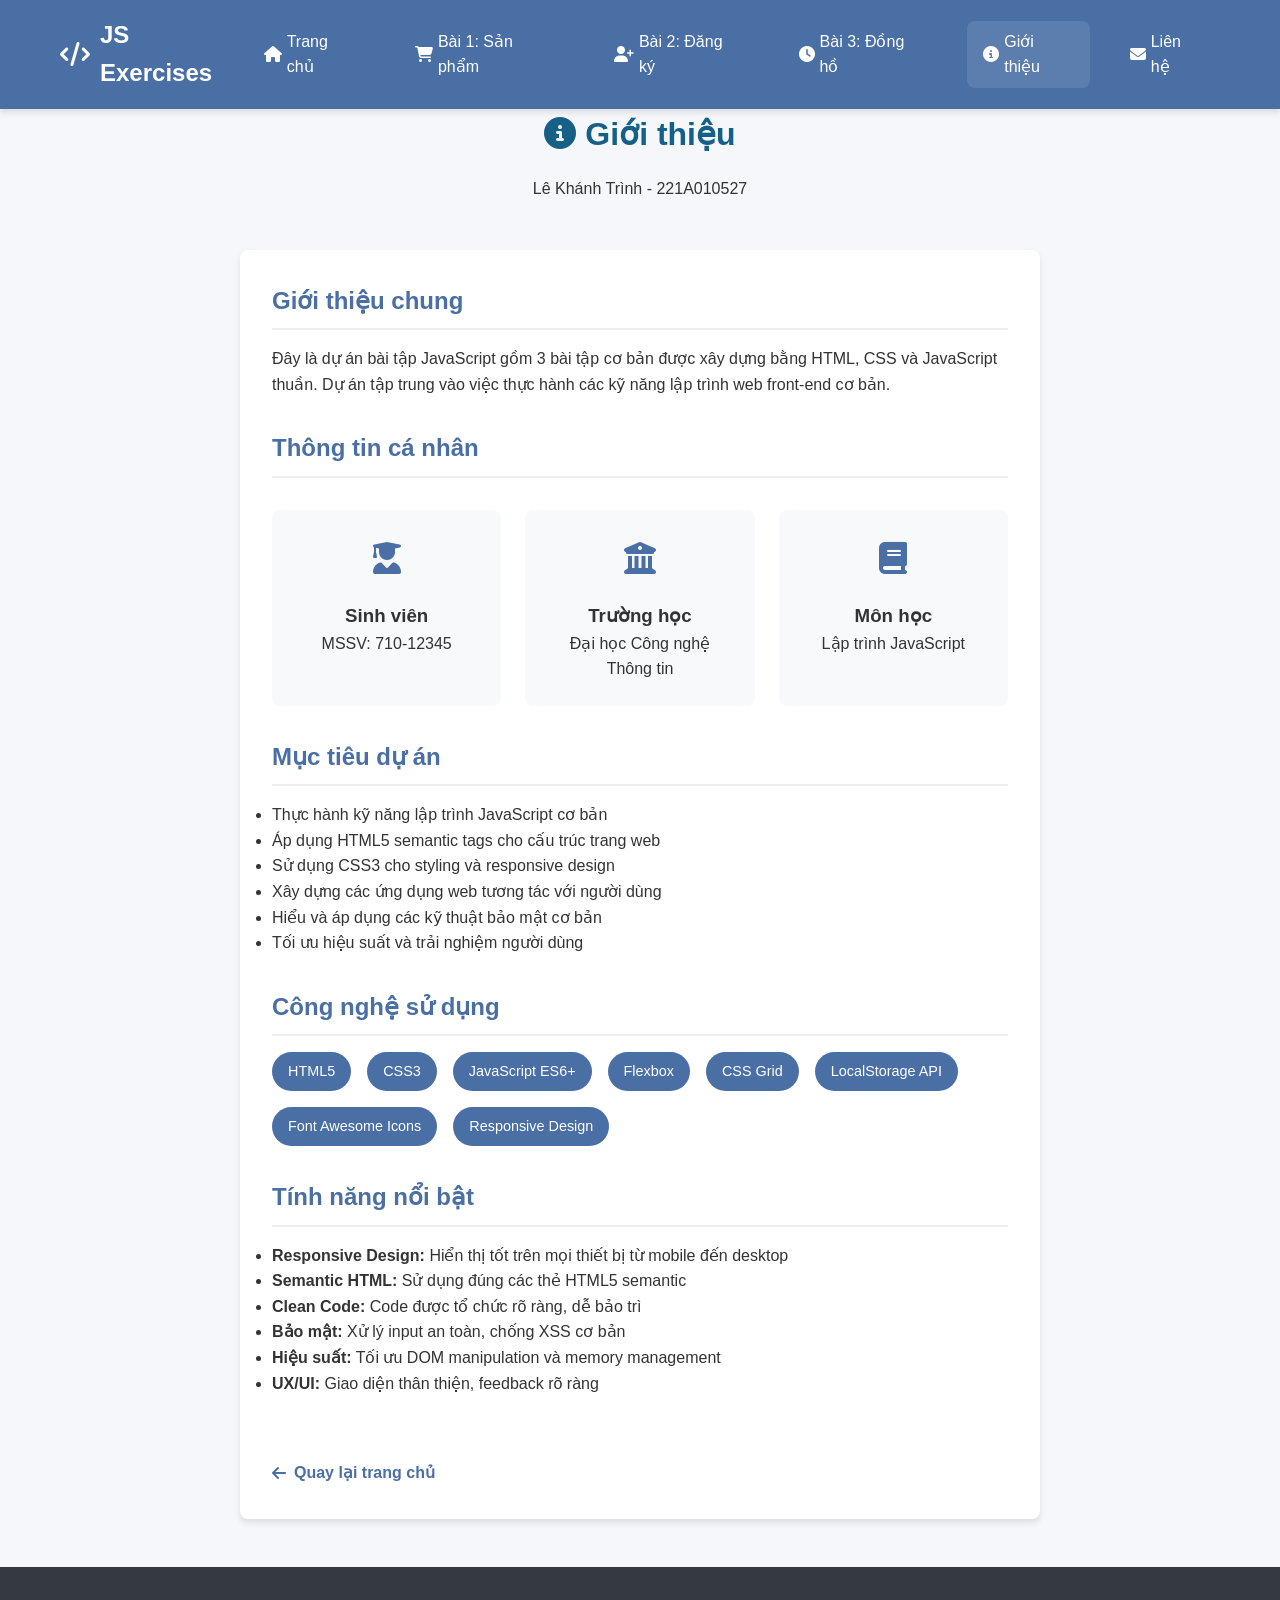
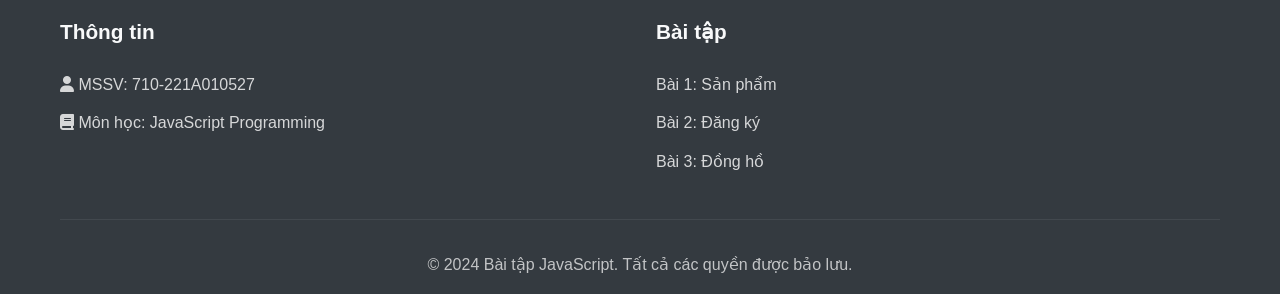
==== about.html @ b4bd9459 "first commit" ====
<!DOCTYPE html>
<html lang="vi">

<head>
    <meta charset="UTF-8">
    <meta name="viewport" content="width=device-width, initial-scale=1.0">
    <title>Giới thiệu - Bài tập JavaScript</title>
    <link rel="stylesheet" href="css/style.css">
    <link rel="stylesheet" href="https://cdnjs.cloudflare.com/ajax/libs/font-awesome/6.4.0/css/all.min.css">
    <style>
        .about-container {
            max-width: 800px;
            margin: 0 auto;
        }

        .about-header {
            text-align: center;
            margin-bottom: 3rem;
        }

        .about-header h1 {
            color: var(--secondary-color);
            margin-bottom: 1rem;
        }

        .about-content {
            background: white;
            padding: 2rem;
            border-radius: var(--border-radius);
            box-shadow: var(--box-shadow);
            margin-bottom: 2rem;
        }

        .about-section {
            margin-bottom: 2rem;
        }

        .about-section h2 {
            color: var(--primary-color);
            margin-bottom: 1rem;
            padding-bottom: 0.5rem;
            border-bottom: 2px solid #eee;
        }

        .info-grid {
            display: grid;
            grid-template-columns: repeat(auto-fit, minmax(200px, 1fr));
            gap: 1.5rem;
            margin-top: 2rem;
        }

        .info-card {
            background: #f8f9fa;
            padding: 1.5rem;
            border-radius: var(--border-radius);
            text-align: center;
        }

        .info-icon {
            font-size: 2rem;
            color: var(--primary-color);
            margin-bottom: 1rem;
        }

        .tech-stack {
            display: flex;
            flex-wrap: wrap;
            gap: 1rem;
            margin-top: 1rem;
        }

        .tech-item {
            background: var(--primary-color);
            color: white;
            padding: 0.5rem 1rem;
            border-radius: 20px;
            font-size: 0.9rem;
        }

        .back-button {
            display: inline-flex;
            align-items: center;
            gap: 8px;
            margin-top: 2rem;
            color: var(--primary-color);
            text-decoration: none;
            font-weight: 600;
        }

        .back-button:hover {
            color: var(--secondary-color);
        }
    </style>
</head>

<body>
    <!-- Header -->
    <header>
        <nav class="navbar">
            <div class="container">
                <div class="logo">
                    <i class="fas fa-code"></i>
                    <span>JS Exercises</span>
                </div>
                <ul class="nav-links">
                    <li><a href="index.html"><i class="fas fa-home"></i> Trang chủ</a></li>
                    <li><a href="baitap01.html"><i class="fas fa-shopping-cart"></i> Bài 1: Sản phẩm</a></li>
                    <li><a href="baitap02.html"><i class="fas fa-user-plus"></i> Bài 2: Đăng ký</a></li>
                    <li><a href="baitap03.html"><i class="fas fa-clock"></i> Bài 3: Đồng hồ</a></li>
                    <li><a href="about.html" class="active"><i class="fas fa-info-circle"></i> Giới thiệu</a></li>
                    <li><a href="contact.html"><i class="fas fa-envelope"></i> Liên hệ</a></li>
                </ul>
                <div class="mobile-menu">
                    <i class="fas fa-bars"></i>
                </div>
            </div>
        </nav>
    </header>

    <!-- Main Content -->
    <main class="container">
        <div class="about-container">
            <div class="about-header">
                <h1><i class="fas fa-info-circle"></i> Giới thiệu</h1>
                <p>Lê Khánh Trình - 221A010527</p>
            </div>

            <div class="about-content">
                <div class="about-section">
                    <h2>Giới thiệu chung</h2>
                    <p>Đây là dự án bài tập JavaScript gồm 3 bài tập cơ bản được xây dựng bằng HTML, CSS và JavaScript
                        thuần. Dự án tập trung vào việc thực hành các kỹ năng lập trình web front-end cơ bản.</p>
                </div>

                <div class="about-section">
                    <h2>Thông tin cá nhân</h2>
                    <div class="info-grid">
                        <div class="info-card">
                            <div class="info-icon">
                                <i class="fas fa-user-graduate"></i>
                            </div>
                            <h3>Sinh viên</h3>
                            <p>MSSV: 710-12345</p>
                        </div>

                        <div class="info-card">
                            <div class="info-icon">
                                <i class="fas fa-university"></i>
                            </div>
                            <h3>Trường học</h3>
                            <p>Đại học Công nghệ Thông tin</p>
                        </div>

                        <div class="info-card">
                            <div class="info-icon">
                                <i class="fas fa-book"></i>
                            </div>
                            <h3>Môn học</h3>
                            <p>Lập trình JavaScript</p>
                        </div>
                    </div>
                </div>

                <div class="about-section">
                    <h2>Mục tiêu dự án</h2>
                    <ul>
                        <li>Thực hành kỹ năng lập trình JavaScript cơ bản</li>
                        <li>Áp dụng HTML5 semantic tags cho cấu trúc trang web</li>
                        <li>Sử dụng CSS3 cho styling và responsive design</li>
                        <li>Xây dựng các ứng dụng web tương tác với người dùng</li>
                        <li>Hiểu và áp dụng các kỹ thuật bảo mật cơ bản</li>
                        <li>Tối ưu hiệu suất và trải nghiệm người dùng</li>
                    </ul>
                </div>

                <div class="about-section">
                    <h2>Công nghệ sử dụng</h2>
                    <div class="tech-stack">
                        <span class="tech-item">HTML5</span>
                        <span class="tech-item">CSS3</span>
                        <span class="tech-item">JavaScript ES6+</span>
                        <span class="tech-item">Flexbox</span>
                        <span class="tech-item">CSS Grid</span>
                        <span class="tech-item">LocalStorage API</span>
                        <span class="tech-item">Font Awesome Icons</span>
                        <span class="tech-item">Responsive Design</span>
                    </div>
                </div>

                <div class="about-section">
                    <h2>Tính năng nổi bật</h2>
                    <ul>
                        <li><strong>Responsive Design:</strong> Hiển thị tốt trên mọi thiết bị từ mobile đến desktop
                        </li>
                        <li><strong>Semantic HTML:</strong> Sử dụng đúng các thẻ HTML5 semantic</li>
                        <li><strong>Clean Code:</strong> Code được tổ chức rõ ràng, dễ bảo trì</li>
                        <li><strong>Bảo mật:</strong> Xử lý input an toàn, chống XSS cơ bản</li>
                        <li><strong>Hiệu suất:</strong> Tối ưu DOM manipulation và memory management</li>
                        <li><strong>UX/UI:</strong> Giao diện thân thiện, feedback rõ ràng</li>
                    </ul>
                </div>

                <a href="index.html" class="back-button">
                    <i class="fas fa-arrow-left"></i> Quay lại trang chủ
                </a>
            </div>
        </div>
    </main>

    <!-- Footer -->
    <footer>
        <div class="container">
            <div class="footer-content">
                <div class="footer-section">
                    <h3>Thông tin</h3>
                    <p><i class="fas fa-user"></i> MSSV: 710-221A010527</p>
                    <p><i class="fas fa-book"></i> Môn học: JavaScript Programming</p>
                </div>
                <div class="footer-section">
                    <h3>Bài tập</h3>
                    <ul>
                        <li><a href="baitap01.html">Bài 1: Sản phẩm</a></li>
                        <li><a href="baitap02.html">Bài 2: Đăng ký</a></li>
                        <li><a href="baitap03.html">Bài 3: Đồng hồ</a></li>
                    </ul>
                </div>
            </div>
            <div class="copyright">
                <p>&copy; 2024 Bài tập JavaScript. Tất cả các quyền được bảo lưu.</p>
            </div>
        </div>
    </footer>

    <script src="js/script.js"></script>
</body>

</html>
---- css/style.css ----
/* Reset và biến toàn cục */
:root {
    --primary-color: #4a6fa5;
    --secondary-color: #166088;
    --tertiary-color: #6b9080;
    --text-color: #333;
    --light-color: #f8f9fa;
    --dark-color: #343a40;
    --success-color: #28a745;
    --warning-color: #ffc107;
    --danger-color: #dc3545;
    --border-radius: 8px;
    --box-shadow: 0 4px 6px rgba(0, 0, 0, 0.1);
    --transition: all 0.3s ease;
}

* {
    margin: 0;
    padding: 0;
    box-sizing: border-box;
}

body {
    font-family: 'Segoe UI', Tahoma, Geneva, Verdana, sans-serif;
    line-height: 1.6;
    color: var(--text-color);
    background-color: #f5f7fa;
}

.container {
    width: 100%;
    max-width: 1200px;
    margin: 0 auto;
    padding: 0 20px;
}

/* Header và Navigation */
.navbar {
    background-color: var(--primary-color);
    color: white;
    padding: 1rem 0;
    position: sticky;
    top: 0;
    z-index: 1000;
    box-shadow: var(--box-shadow);
}

.navbar .container {
    display: flex;
    justify-content: space-between;
    align-items: center;
}

.logo {
    display: flex;
    align-items: center;
    gap: 10px;
    font-size: 1.5rem;
    font-weight: bold;
}

.nav-links {
    display: flex;
    list-style: none;
    gap: 1.5rem;
}

.nav-links a {
    color: white;
    text-decoration: none;
    padding: 0.5rem 1rem;
    border-radius: var(--border-radius);
    transition: var(--transition);
    display: flex;
    align-items: center;
    gap: 5px;
}

.nav-links a:hover,
.nav-links a.active {
    background-color: rgba(255, 255, 255, 0.1);
}

.mobile-menu {
    display: none;
    font-size: 1.5rem;
    cursor: pointer;
}

/* Hero Section */
.hero {
    display: flex;
    align-items: center;
    gap: 3rem;
    padding: 4rem 0;
    flex-wrap: wrap;
}

.hero-content {
    flex: 1;
    min-width: 300px;
}

.hero h1 {
    font-size: 2.5rem;
    margin-bottom: 1rem;
    color: var(--secondary-color);
}

.subtitle {
    font-size: 1.2rem;
    color: var(--primary-color);
    margin-bottom: 1.5rem;
    font-weight: 500;
}

.hero p {
    margin-bottom: 2rem;
    font-size: 1.1rem;
}

.hero-buttons {
    display: flex;
    gap: 1rem;
    flex-wrap: wrap;
}

.btn {
    padding: 0.8rem 1.5rem;
    border-radius: var(--border-radius);
    text-decoration: none;
    font-weight: 600;
    transition: var(--transition);
    border: none;
    cursor: pointer;
    display: inline-flex;
    align-items: center;
    justify-content: center;
    gap: 8px;
}

.btn-primary {
    background-color: var(--primary-color);
    color: white;
}

.btn-secondary {
    background-color: var(--secondary-color);
    color: white;
}

.btn-tertiary {
    background-color: var(--tertiary-color);
    color: white;
}

.btn:hover {
    transform: translateY(-2px);
    box-shadow: 0 6px 12px rgba(0, 0, 0, 0.15);
}

.hero-image {
    flex: 1;
    display: flex;
    justify-content: center;
    min-width: 300px;
}

.avatar {
    width: 300px;
    height: 300px;
    border-radius: 50%;
    object-fit: cover;
    border: 5px solid var(--primary-color);
    box-shadow: var(--box-shadow);
}

/* Features Section */
.features {
    padding: 4rem 0;
}

.features h2 {
    text-align: center;
    margin-bottom: 3rem;
    color: var(--secondary-color);
    font-size: 2rem;
}

.features-grid {
    display: grid;
    grid-template-columns: repeat(auto-fit, minmax(300px, 1fr));
    gap: 2rem;
}

.feature-card {
    background: white;
    padding: 2rem;
    border-radius: var(--border-radius);
    box-shadow: var(--box-shadow);
    transition: var(--transition);
}

.feature-card:hover {
    transform: translateY(-5px);
    box-shadow: 0 8px 16px rgba(0, 0, 0, 0.15);
}

.feature-icon {
    font-size: 2.5rem;
    color: var(--primary-color);
    margin-bottom: 1rem;
}

.feature-card h3 {
    margin-bottom: 1rem;
    color: var(--secondary-color);
}

.feature-link {
    display: inline-block;
    margin-top: 1rem;
    color: var(--primary-color);
    text-decoration: none;
    font-weight: 600;
    transition: var(--transition);
}

.feature-link:hover {
    color: var(--secondary-color);
}

/* Explanation Section */
.explanation {
    padding: 4rem 0;
    background-color: white;
    border-radius: var(--border-radius);
    margin: 2rem 0;
    box-shadow: var(--box-shadow);
}

.explanation h2 {
    margin-bottom: 2rem;
    color: var(--secondary-color);
}

.explanation-content h3 {
    color: var(--primary-color);
    margin: 1.5rem 0 1rem;
}

.explanation-content ul {
    margin-left: 1.5rem;
    margin-bottom: 1.5rem;
}

.explanation-content li {
    margin-bottom: 0.5rem;
}

/* Footer */
footer {
    background-color: var(--dark-color);
    color: white;
    padding: 3rem 0 1rem;
    margin-top: 3rem;
}

.footer-content {
    display: grid;
    grid-template-columns: repeat(auto-fit, minmax(250px, 1fr));
    gap: 2rem;
    margin-bottom: 2rem;
}

.footer-section h3 {
    margin-bottom: 1.5rem;
    color: var(--light-color);
    font-size: 1.3rem;
}

.footer-section p,
.footer-section li {
    margin-bottom: 0.8rem;
    opacity: 0.8;
}

.footer-section ul {
    list-style: none;
}

.footer-section a {
    color: white;
    text-decoration: none;
    transition: var(--transition);
}

.footer-section a:hover {
    color: var(--primary-color);
    padding-left: 5px;
}

.copyright {
    text-align: center;
    padding-top: 2rem;
    border-top: 1px solid rgba(255, 255, 255, 0.1);
    opacity: 0.7;
}

/* Bài tập chung */
.exercise-container {
    max-width: 800px;
    margin: 2rem auto;
    padding: 2rem;
    background: white;
    border-radius: var(--border-radius);
    box-shadow: var(--box-shadow);
}

.exercise-header {
    text-align: center;
    margin-bottom: 2rem;
}

.exercise-header h1 {
    color: var(--secondary-color);
    margin-bottom: 0.5rem;
}

.exercise-header p {
    color: #666;
    font-size: 1.1rem;
}

/* Responsive Design */
@media (max-width: 768px) {
    .nav-links {
        display: none;
        position: absolute;
        top: 100%;
        left: 0;
        width: 100%;
        background-color: var(--primary-color);
        flex-direction: column;
        padding: 1rem;
        box-shadow: 0 4px 6px rgba(0, 0, 0, 0.1);
    }

    .nav-links.active {
        display: flex;
    }

    .mobile-menu {
        display: block;
    }

    .hero {
        flex-direction: column;
        text-align: center;
    }

    .hero-buttons {
        justify-content: center;
    }

    .hero h1 {
        font-size: 2rem;
    }

    .avatar {
        width: 250px;
        height: 250px;
    }
}

@media (max-width: 480px) {
    .container {
        padding: 0 15px;
    }

    .hero h1 {
        font-size: 1.8rem;
    }

    .btn {
        padding: 0.7rem 1.2rem;
        font-size: 0.9rem;
    }

    .features-grid {
        grid-template-columns: 1fr;
    }
}
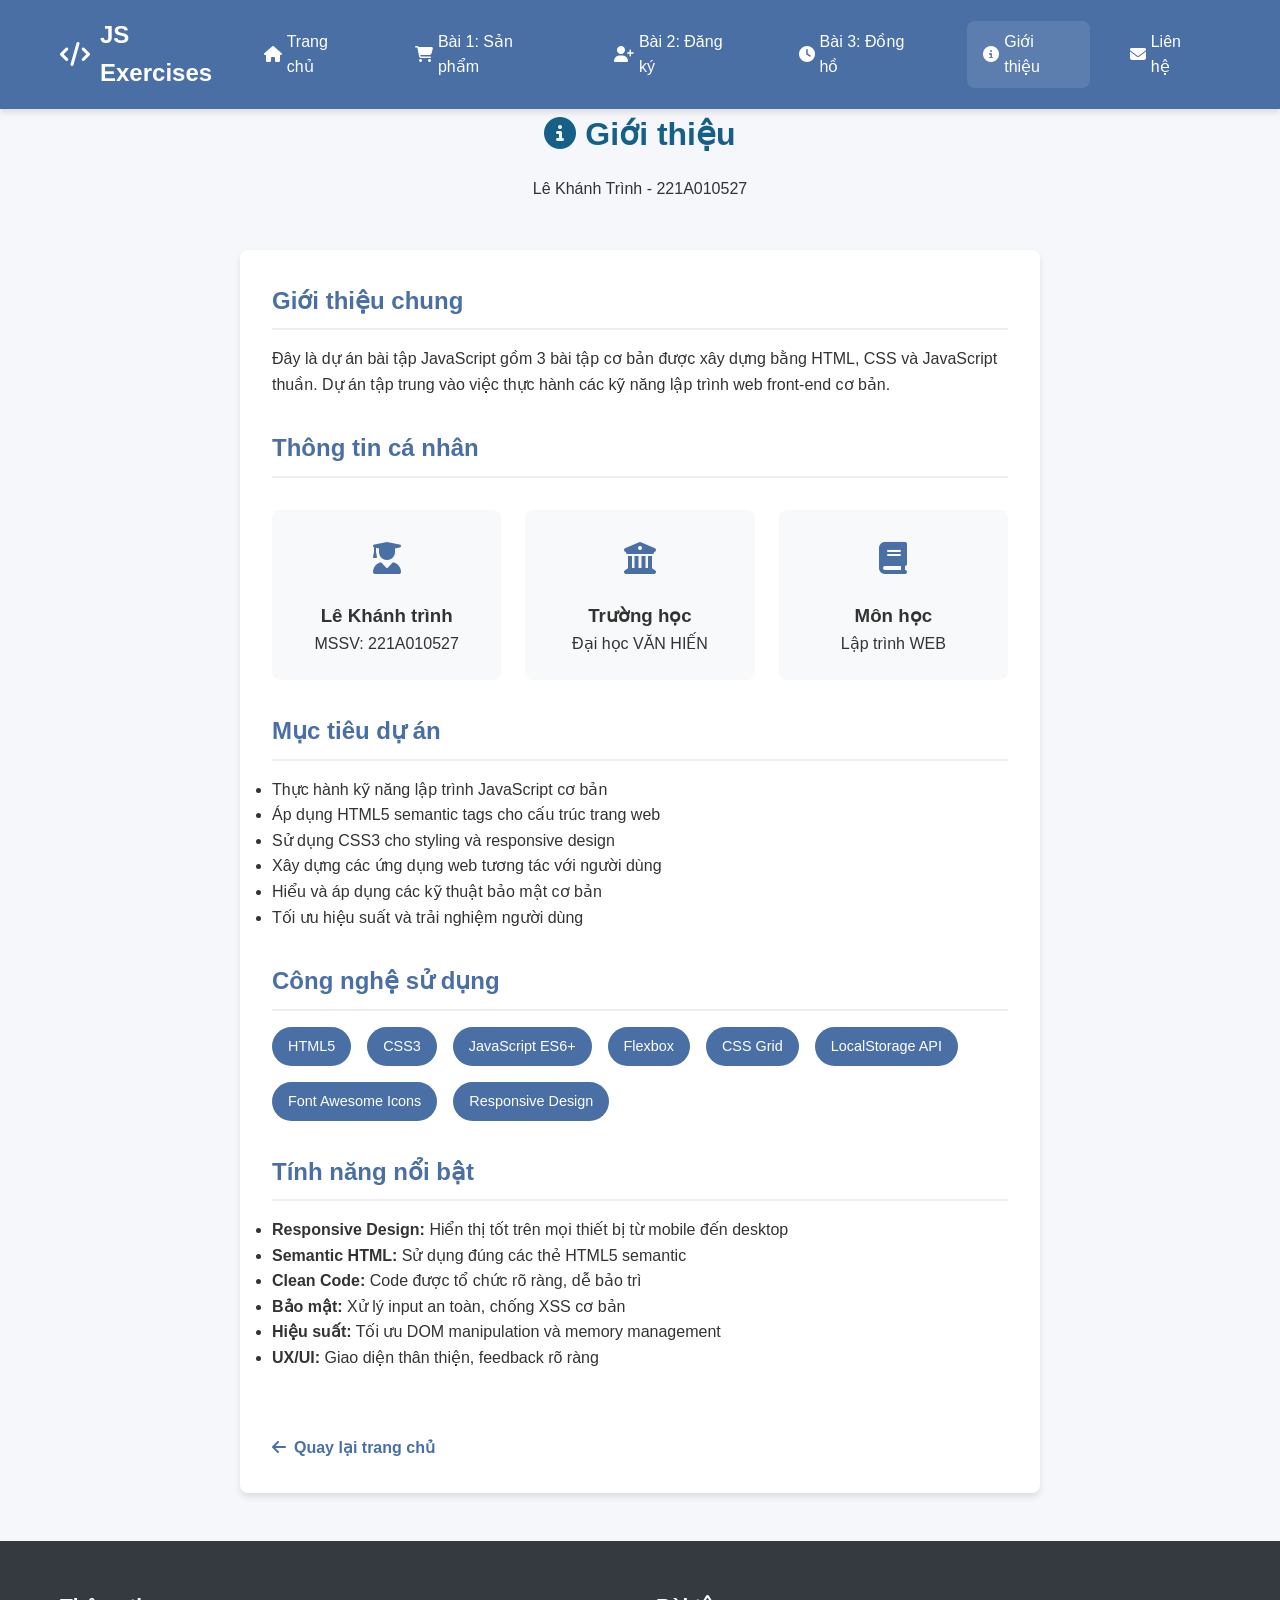
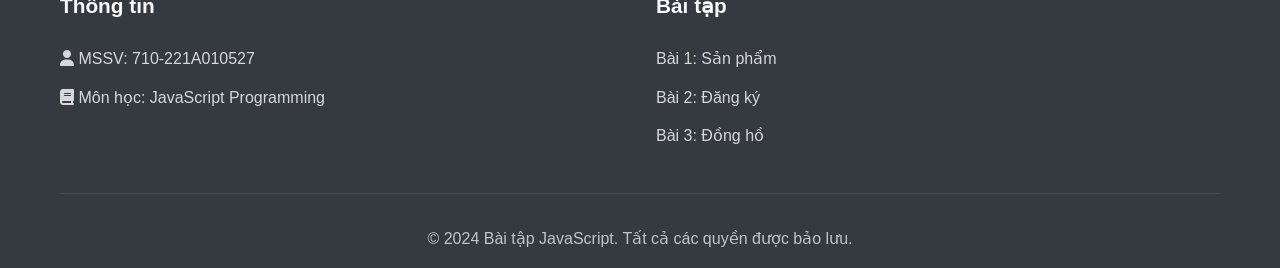
==== commit 559774a1: "first commit" ====
--- a/about.html
+++ b/about.html
@@ -139,8 +139,8 @@
                             <div class="info-icon">
                                 <i class="fas fa-user-graduate"></i>
                             </div>
-                            <h3>Sinh viên</h3>
-                            <p>MSSV: 710-12345</p>
+                            <h3>Lê Khánh trình</h3>
+                            <p>MSSV: 221A010527</p>
                         </div>
 
                         <div class="info-card">
@@ -148,7 +148,7 @@
                                 <i class="fas fa-university"></i>
                             </div>
                             <h3>Trường học</h3>
-                            <p>Đại học Công nghệ Thông tin</p>
+                            <p>Đại học VĂN HIẾN</p>
                         </div>
 
                         <div class="info-card">
@@ -156,7 +156,7 @@
                                 <i class="fas fa-book"></i>
                             </div>
                             <h3>Môn học</h3>
-                            <p>Lập trình JavaScript</p>
+                            <p>Lập trình WEB</p>
                         </div>
                     </div>
                 </div>
